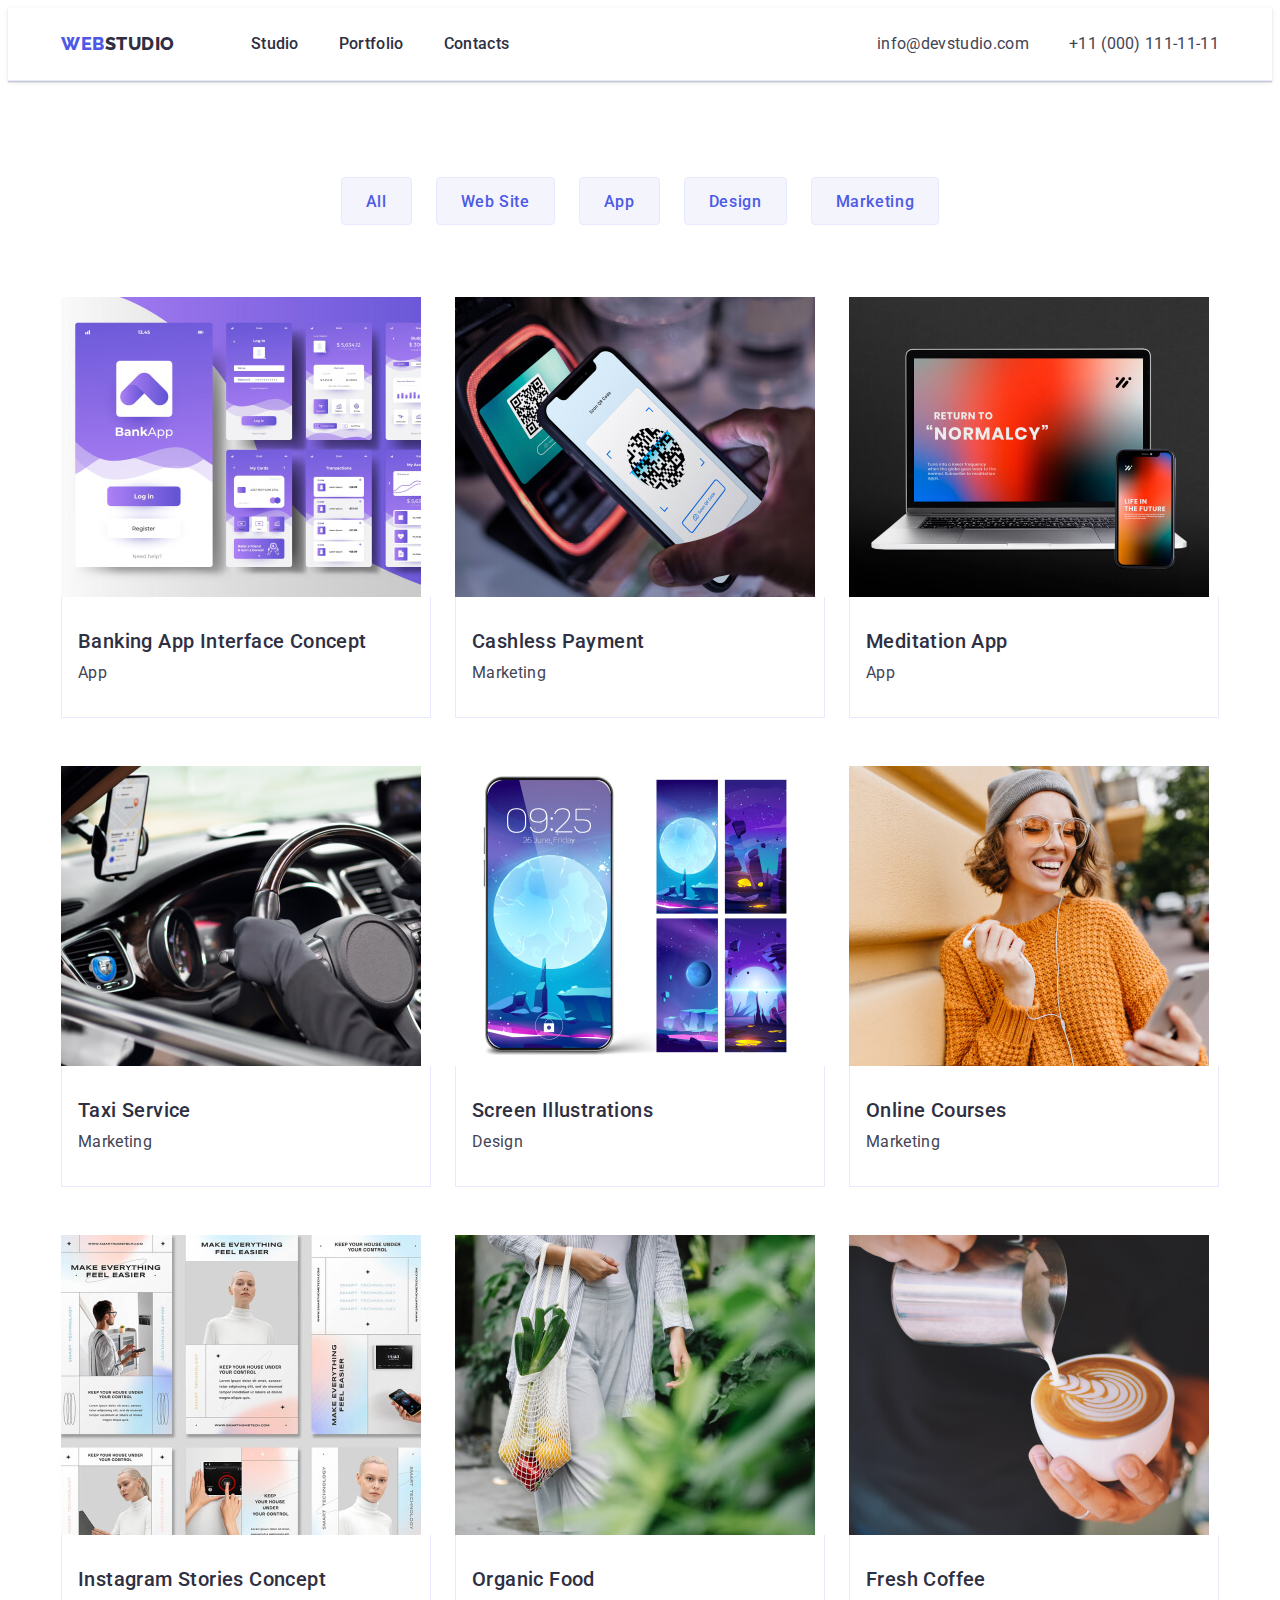
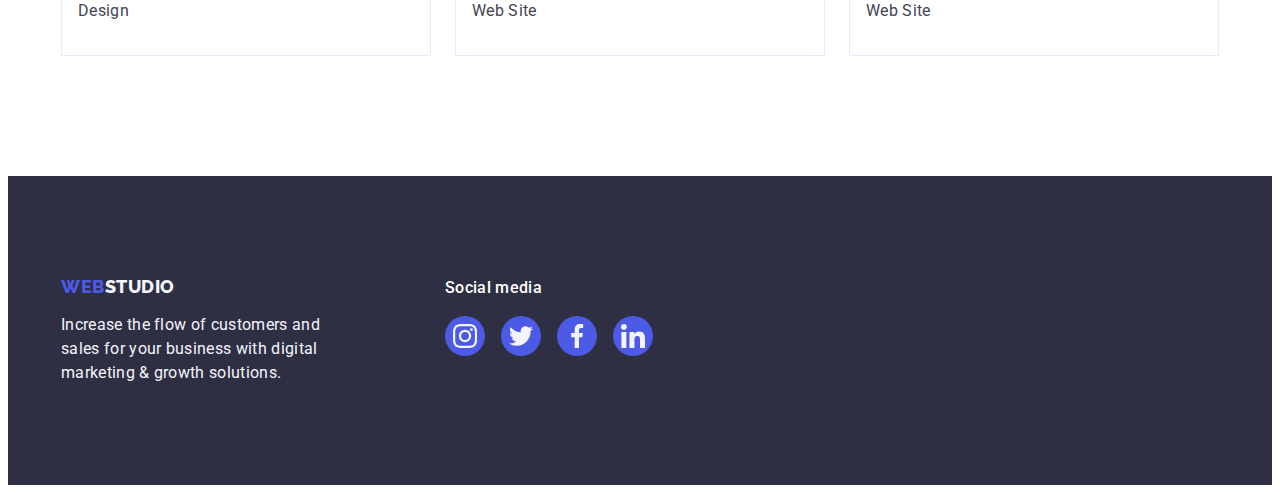
==== portfolio.html @ 0979ff13 "Initial commit" ====
<!DOCTYPE html>
<html lang="en">
  <head>
    <meta charset="UTF-8" />
    <meta http-equiv="X-UA-Compatible" content="IE=edge" />
    <meta name="viewport" content="width=device-width, initial-scale=1.0" />
    <title>WEBSTUDIO</title>
    <link rel="preconnect" href="https://fonts.googleapis.com" />
    <link rel="preconnect" href="https://fonts.gstatic.com" crossorigin />
    <link
      href="https://fonts.googleapis.com/css2?family=Raleway:wght@800&amp;family=Roboto:wght@400;500;700;900&amp;display=swap"
      rel="stylesheet"
    />
    <link
      rel="stylesheet"
      href="https://cdnjs.cloudflare.com/ajax/libs/modern-normalize/2.0.0/modern-normalize.min.css"
      integrity="sha512-4xo8blKMVCiXpTaLzQSLSw3KFOVPWhm/TRtuPVc4WG6kUgjH6J03IBuG7JZPkcWMxJ5huwaBpOpnwYElP/m6wg=="
      crossorigin="anonymous"
      referrerpolicy="no-referrer"
    />
    <link rel="stylesheet" href="./css/styles.css" />
  </head>
  <body>
    <!--============= HEADER      ================-->

    <header class="header">
      <div class="container header-container">
        <nav class="nav">
          <a class="logo-dark link" href="./index.html"
            >Web<span class="primary-logo-dark">Studio</span>
          </a>
          <ul class="menu list">
            <li class="menu-item">
              <a class="menu-link link" href="./index.html">Studio</a>
            </li>
            <li class="menu-item">
              <a class="menu-link link" href="./portfolio.html">Portfolio</a>
            </li>
            <li class="menu-item">
              <a class="menu-link link" href="">Contacts</a>
            </li>
          </ul>
        </nav>

        <address class="adress">
          <ul class="menu list">
            <li class="adress-item">
              <a class="adress-link link" href="mailto:info@devstudio.com"
                >info@devstudio.com</a
              >
            </li>
            <li class="adress-item">
              <a class="adress-link link" href="tel:+110001111111"
                >+11 (000) 111-11-11</a
              >
            </li>
          </ul>
        </address>
      </div>
    </header>

    <!--------------------MAIN---------------------------->

    <main>
      <section class="portfolio">
        <div class="container portfolio-container">
          <h1 class="visually-hidden">Portfolio</h1>

          <!-- =============BUTTONS============== -->
          <ul class="portfolio-list list">
            <li class="portfolio-item-btn">
              <button class="portfolio-btn all-btns" type="button">All</button>
            </li>
            <li class="portfolio-item-btn">
              <button class="portfolio-btn all-btns" type="button">
                Web Site
              </button>
            </li>
            <li class="portfolio-item-btn">
              <button class="portfolio-btn all-btns" type="button">App</button>
            </li>
            <li class="portfolio-item-btn">
              <button class="portfolio-btn all-btns" type="button">
                Design
              </button>
            </li>
            <li class="portfolio-item-btn">
              <button class="portfolio-btn all-btns" type="button">
                Marketing
              </button>
            </li>
          </ul>

          <!-- =================IMAGES================== -->

          <ul class="portfolio-img-list list">
            <li class="portfolio-item-img">
              <a class="portfolio-link link" href="">
                <img
                  src="./images/portfolio/goods1.jpg"
                  alt="Banking App Interface Concept"
                  width="360"
                  height="300"
                />
                <div class="app-links">
                  <h2 class="pictures-title">Banking App Interface Concept</h2>
                  <p class="pictures-text">App</p>
                </div>
              </a>
            </li>
            <li class="portfolio-item-img">
              <a class="portfolio-link link" href="">
                <img
                  src="./images/portfolio/goods2.jpg"
                  alt="Cashless Payment"
                  width="360"
                  height="300"
                />
                <div class="app-links">
                  <h2 class="pictures-title">Cashless Payment</h2>
                  <p class="pictures-text">Marketing</p>
                </div>
              </a>
            </li>
            <li class="portfolio-item-img">
              <a class="portfolio-link link" href="">
                <img
                  src="./images/portfolio/goods3.jpg"
                  alt="Meditation App"
                  width="360"
                  height="300"
                />
                <div class="app-links">
                  <h2 class="pictures-title">Meditation App</h2>
                  <p class="pictures-text">App</p>
                </div>
              </a>
            </li>
            <li class="portfolio-item-img">
              <a class="portfolio-link link" href="">
                <img
                  src="./images/portfolio/goods4.jpg"
                  alt="Taxi Service"
                  width="360"
                  height="300"
                />
                <div class="app-links">
                  <h2 class="pictures-title">Taxi Service</h2>
                  <p class="pictures-text">Marketing</p>
                </div>
              </a>
            </li>
            <li class="portfolio-item-img">
              <a class="portfolio-link link" href="">
                <img
                  src="./images/portfolio/goods5.jpg"
                  alt="Phone Screen Illustrations"
                  width="360"
                  height="300"
                />
                <div class="app-links">
                  <h2 class="pictures-title">Screen Illustrations</h2>
                  <p class="pictures-text">Design</p>
                </div>
              </a>
            </li>
            <li class="portfolio-item-img">
              <a class="portfolio-link link" href="">
                <img
                  src="./images/portfolio/goods6.jpg"
                  alt="Happy women"
                  width="360"
                  height="300"
                />
                <div class="app-links">
                  <h2 class="pictures-title">Online Courses</h2>
                  <p class="pictures-text">Marketing</p>
                </div>
              </a>
            </li>
            <li class="portfolio-item-img">
              <a class="portfolio-link link" href="">
                <img
                  src="./images/portfolio/goods7.jpg"
                  alt="Instagram Stories Concept"
                  width="360"
                  height="300"
                />
                <div class="app-links">
                  <h2 class="pictures-title">Instagram Stories Concept</h2>
                  <p class="pictures-text">Design</p>
                </div>
              </a>
            </li>
            <li class="portfolio-item-img">
              <a class="portfolio-link link" href="">
                <img
                  src="./images/portfolio/goods8.jpg"
                  alt="Organic Food"
                  width="360"
                  height="300"
                />
                <div class="app-links">
                  <h2 class="pictures-title">Organic Food</h2>
                  <p class="pictures-text">Web Site</p>
                </div>
              </a>
            </li>
            <li class="portfolio-item-img">
              <a class="portfolio-link link" href="">
                <img
                  src="./images/portfolio/goods9.jpg"
                  alt="Fresh Coffee"
                  width="360"
                  height="300"
                />
                <div class="app-links">
                  <h2 class="pictures-title">Fresh Coffee</h2>
                  <p class="pictures-text">Web Site</p>
                </div>
              </a>
            </li>
          </ul>
        </div>
      </section>
    </main>

    <!-- ===================== Футер =====================-->
    <footer class="footer">
      <div class="container footer-cotainer">
        <div class="left-side-footer">
          <a class="logo-light link" href="./index.html"
            >Web<span class="primary-logo-light">Studio</span></a
          >
          <p class="footer-text">
            Increase the flow of customers and sales for your business with
            digital marketing & growth solutions.
          </p>
        </div>
        <div class="footer-social-container">
          <p class="footer-social-title">Social media</p>
          <ul class="footer-social-list list">
            <li class="social-list-items">
              <a
                href=""
                class="social-list-link footer-list-link link"
                target="_blank"
                rel="no-opener no-referrer"
              >
                <svg
                  class="social-list-icon footer-icon"
                  width="24"
                  height="24"
                >
                  <use href="./images/icons.svg#icon-instagram"></use>
                </svg>
              </a>
            </li>
            <li class="social-list-items">
              <a
                href=""
                class="social-list-link footer-list-link link"
                target="_blank"
                rel="no-opener no-referrer"
              >
                <svg
                  class="social-list-icon footer-icon"
                  width="24"
                  height="24"
                >
                  <use href="./images/icons.svg#icon-twitter"></use>
                </svg>
              </a>
            </li>
            <li class="social-list-items">
              <a
                href=""
                class="social-list-link footer-list-link link"
                target="_blank"
                rel="no-opener no-referrer"
              >
                <svg
                  class="social-list-icon footer-icon"
                  width="24"
                  height="24"
                >
                  <use href="./images/icons.svg#icon-facebook"></use>
                </svg>
              </a>
            </li>
            <li class="social-list-items">
              <a
                href=""
                class="social-list-link footer-list-link link"
                target="_blank"
                rel="no-opener no-referrer"
              >
                <svg
                  class="social-list-icon footer-icon"
                  width="24"
                  height="24"
                >
                  <use href="./images/icons.svg#icon-linkedin"></use>
                </svg>
              </a>
            </li>
          </ul>
        </div>
      </div>
    </footer>
  </body>
</html>
---- css/styles.css ----
:root {
  --main-text-color: #434455;
  --title-color: #2e2f42;
  --hover-color: #404bbf;
  --main-blue: #4d5ae5;
  --white: #ffffff;
  --light-purple: #f4f4fd;
  --green-focus-link: #31d0aa;
  --customers: #8e8f99;
}
body {
  font-family: 'Roboto', sans-serif;
  color: var(--main-text-color);
  background-color: var(--white);
}

h1,
h2,
h3,
h4,
h5,
h6,
p {
  margin-top: 0;
  margin-bottom: 0;
}

ul,
ol {
  margin-top: 0;
  margin-bottom: 0;
  padding-left: 0;
}

img {
  display: block;
}

.container {
  margin-left: auto;
  margin-right: auto;
  width: 1158px;
  padding-left: 15px;
  padding-right: 15px;
}

.link {
  text-decoration: none;
}

.list {
  list-style: none;
}

.all-btns:hover,
.all-btns:focus {
  background-color: var(--hover-color);
}

.all-btns {
  font-family: 'Roboto', sans-serif;
  font-weight: 500;
  font-size: 16px;
  line-height: 1.5;
  letter-spacing: 0.04em;
  color: var(--white);
  cursor: pointer;
}

/* ======================HEADER======================= */

.header {
  border-bottom: 1px solid #e7e9fc;
  box-shadow: 0px 2px 1px rgba(46, 47, 66, 0.08),
    0px 1px 1px rgba(46, 47, 66, 0.16), 0px 1px 6px rgba(46, 47, 66, 0.08);
}

.header-container {
  display: flex;
}

.nav {
  display: flex;
  align-items: center;
}

.menu {
  display: flex;

  gap: 40px;
}

.logo-dark {
  margin-right: 76px;
  font-family: 'Raleway', sans-serif;
  font-weight: 800;
  font-size: 18px;
  line-height: 1.17;
  letter-spacing: 0.03em;
  text-transform: uppercase;
  color: var(--main-blue);
}

.primary-logo-dark {
  color: var(--title-color);
}

.menu-link {
  padding-top: 24px;
  padding-bottom: 24px;
  display: block;
  font-weight: 500;
  font-size: 16px;
  line-height: 1.5;
  letter-spacing: 0.02em;
  color: var(--title-color);
}
.menu-link:hover,
.menu-link:focus {
  color: var(--hover-color);
}

.adress {
  display: flex;
  font-style: normal;
  margin-left: auto;
  align-items: center;
}

.adress-link {
  font-size: 16px;
  line-height: 1.5;
  letter-spacing: 0.02em;
  color: var(--main-text-color);
}
.adress-link:hover,
.adress-link:focus {
  color: var(--hover-color);
}

/* =======================MAIN========================= */

/* ========================HERO========================= */

.hero-btn {
  border: none;
  display: block;
  background-color: var(--main-blue);
  box-shadow: 0px 4px 4px rgba(0, 0, 0, 0.15);
  border-radius: 4px;
  height: 56px;
  min-width: 169px;
  margin-left: auto;
  margin-right: auto;
  margin-top: 48px;
  padding: 16px 32px;
}

.hero {
  margin: 0 auto;
  max-width: 1440px;
  background-color: var(--title-color);
  padding-top: 188px;
  padding-bottom: 188px;
  background-image: linear-gradient(
      rgba(46, 47, 66, 0.7),
      rgba(46, 47, 66, 0.7)
    ),
    url('../images/main-page/hero-img.jpg');
  background-size: cover;
  background-position: center;
  background-repeat: no-repeat;
}

.hero-title {
  margin-left: auto;
  margin-right: auto;
  max-width: 496px;
  font-weight: 700;
  font-size: 56px;
  line-height: 1.07;
  letter-spacing: 0.02em;
  color: var(--white);
  text-align: center;
}

/* ========================VALUES======================== */

.value-icon-bg {
  display: flex;
  justify-content: center;
  align-items: center;
  background-color: var(--light-purple);
  border-radius: 4px;
  height: 112px;
  margin-bottom: 8px;
}

.value {
  padding-top: 120px;
  padding-bottom: 120px;
}

.visually-hidden {
  position: absolute;
  width: 1px;
  height: 1px;
  margin: -1px;
  border: 0;
  padding: 0;
  white-space: nowrap;
  clip-path: inset(100%);
  clip: rect(0 0 0 0);
  overflow: hidden;
}

.value-item {
  width: calc((100% - 72px) / 4);
}

.value-list {
  display: flex;
  gap: 24px;
}

.value-title {
  font-weight: 500;
  font-size: 20px;
  line-height: 1.2;
  letter-spacing: 0.02em;
  color: var(--title-color);
  margin-bottom: 8px;
}

.value-text {
  font-size: 16px;
  line-height: 1.5;
  letter-spacing: 0.02em;
  color: var(--main-text-color);
}

/* ===================WORK IMAGES================== */

.work-galary {
  padding-bottom: 120px;
}

.work-galary-list {
  display: flex;
  flex-wrap: wrap;
  gap: 24px;
}

.work-galary-title {
  margin-bottom: 72px;
  font-weight: 700;
  font-size: 36px;
  line-height: 1.11;
  text-align: center;
  letter-spacing: 0.02em;
  text-transform: capitalize;
  color: var(--title-color);
}

/* ======================= OUR TEAM===================== */
.team-item {
  display: block;
  background-color: var(--white);
  box-shadow: 0px 1px 6px rgba(46, 47, 66, 0.08),
    0px 1px 1px rgba(46, 47, 66, 0.16), 0px 2px 1px rgba(46, 47, 66, 0.08);
  border-radius: 0px 0px 4px 4px;
}
.team {
  background-color: var(--light-purple);
  padding-top: 120px;
  padding-bottom: 120px;
}

.employee-card {
  padding: 32px 16px;
}

.team-list {
  display: flex;
  flex-wrap: wrap;
  gap: 24px;
}

.team-title {
  margin-bottom: 72px;
  font-weight: 700;
  font-size: 36px;
  line-height: 1.11;
  text-align: center;
  letter-spacing: 0.02em;
  text-transform: capitalize;
  color: var(--title-color);
}

.picture-title {
  text-align: center;
  margin-bottom: 8px;
  font-weight: 500;
  font-size: 20px;
  line-height: 1.2;
  letter-spacing: 0.02em;
  color: var(--title-color);
}

.picture-text {
  text-align: center;
  font-size: 16px;
  line-height: 1.5;
  letter-spacing: 0.02em;
  color: var(--main-text-color);
  margin-bottom: 8px;
}

.social-list {
  display: flex;
  justify-content: center;
  gap: 24px;
}

.social-list-icon {
  fill: var(--light-purple);
  width: 16px;
  height: 16px;
}

.social-list-link {
  display: flex;
  justify-content: center;
  align-items: center;
  width: 40px;
  height: 40px;
  border-radius: 50%;
  background-color: var(--main-blue);
}

.social-list-link:hover,
.social-list-link:focus {
  background-color: var(--hover-color);
  outline: 0px;
}

/* =============   CUSTOMERS   ============ */

.customers {
  padding-top: 120px;
  padding-bottom: 120px;
  justify-content: center;
}

.customers-title {
  margin-bottom: 72px;
  font-weight: 700;
  font-size: 36px;
  line-height: 1.11;
  text-align: center;
  letter-spacing: 0.02em;
  text-transform: capitalize;
  color: var(--title-color);
}

.customers-icon {
  fill: currentColor;
}

.customers-list {
  display: flex;
  justify-content: center;
  gap: 24px;
}

.customers-list-link {
  display: flex;
  justify-content: center;
  align-items: center;
  color: var(--customers);
  width: 168px;
  height: 88px;
  border: 1px solid #8e8f99;
  border-radius: 4px;
}

.customers-list-link:hover,
.customers-list-link:focus {
  color: var(--hover-color);
  border-color: var(--hover-color);
}

/* ===============FOOTER========================= */

.footer-icon {
  width: 24px;
  height: 24px;
}

.footer {
  background-color: var(--title-color);
  padding-top: 100px;
  padding-bottom: 100px;
}

.logo-light {
  display: inline-block;
  margin-bottom: 16px;
  font-family: 'Raleway', sans-serif;
  font-weight: 800;
  font-size: 18px;
  line-height: 1.17;
  letter-spacing: 0.03em;
  text-transform: uppercase;
  color: var(--main-blue);
}

.primary-logo-light {
  color: var(--light-purple);
}

.footer-text {
  max-width: 264px;
  font-size: 16px;
  line-height: 1.5;
  letter-spacing: 0.02em;
  color: var(--light-purple);
}

.footer-cotainer {
  display: flex;
  align-items: baseline;
}

.footer-social-list {
  display: flex;
  gap: 16px;
}

.left-side-footer {
  margin-right: 120px;
}

.footer-list-link:hover,
.footer-list-link:focus {
  background-color: var(--green-focus-link);
  outline: 0px;
}

.footer-social-title {
  margin-bottom: 16px;
  font-weight: 500;
  font-size: 16px;
  line-height: 1.5;
  letter-spacing: 0.02em;
  color: var(--white);
}

/* ================Portfolio======================= */

.portfolio-link {
  display: block;
}

.portfolio {
  padding-top: 96px;
  padding-bottom: 120px;
}

.portfolio-btn {
  background-color: var(--light-purple);
  color: var(--main-blue);
  border: 1px solid #e7e9fc;
  border-radius: 4px;
  height: 48px;
  min-width: 69px;
  padding: 12px 24px;
}

.portfolio-btn:hover,
.portfolio-btn:focus {
  background-color: var(--hover-color);
  color: var(--white);
  border: 1px solid transparent;
  box-shadow: 0px 3px 1px rgba(0, 0, 0, 0.1), 0px 2px 1px rgba(0, 0, 0, 0.08),
    0px 2px 2px rgba(0, 0, 0, 0.12);
}

.portfolio-list {
  display: flex;
  gap: 24px;
  justify-content: center;
  margin-bottom: 72px;
}

.portfolio-img-list {
  display: flex;
  flex-wrap: wrap;
  gap: 48px 24px;
}

.portfolio-link:hover,
.portfolio-link:focus {
  box-shadow: 0px 1px 6px rgba(46, 47, 66, 0.08),
    0px 1px 1px rgba(46, 47, 66, 0.16), 0px 2px 1px rgba(46, 47, 66, 0.08);
}

.portfolio-item-img {
  width: calc((100% - 2 * 24px) / 3);
}

.pictures-title {
  margin-bottom: 8px;
  font-weight: 500;
  font-size: 20px;
  line-height: 1.2;
  letter-spacing: 0.02em;
  color: var(--title-color);
}

.pictures-text {
  font-size: 16px;
  line-height: 1.5;
  letter-spacing: 0.02em;
  color: var(--main-text-color);
}

.app-links {
  padding: 32px 16px;
  border: 1px solid #e7e9fc;
  border-top: none;
}

/* ===================   CONTACTS   =============== */
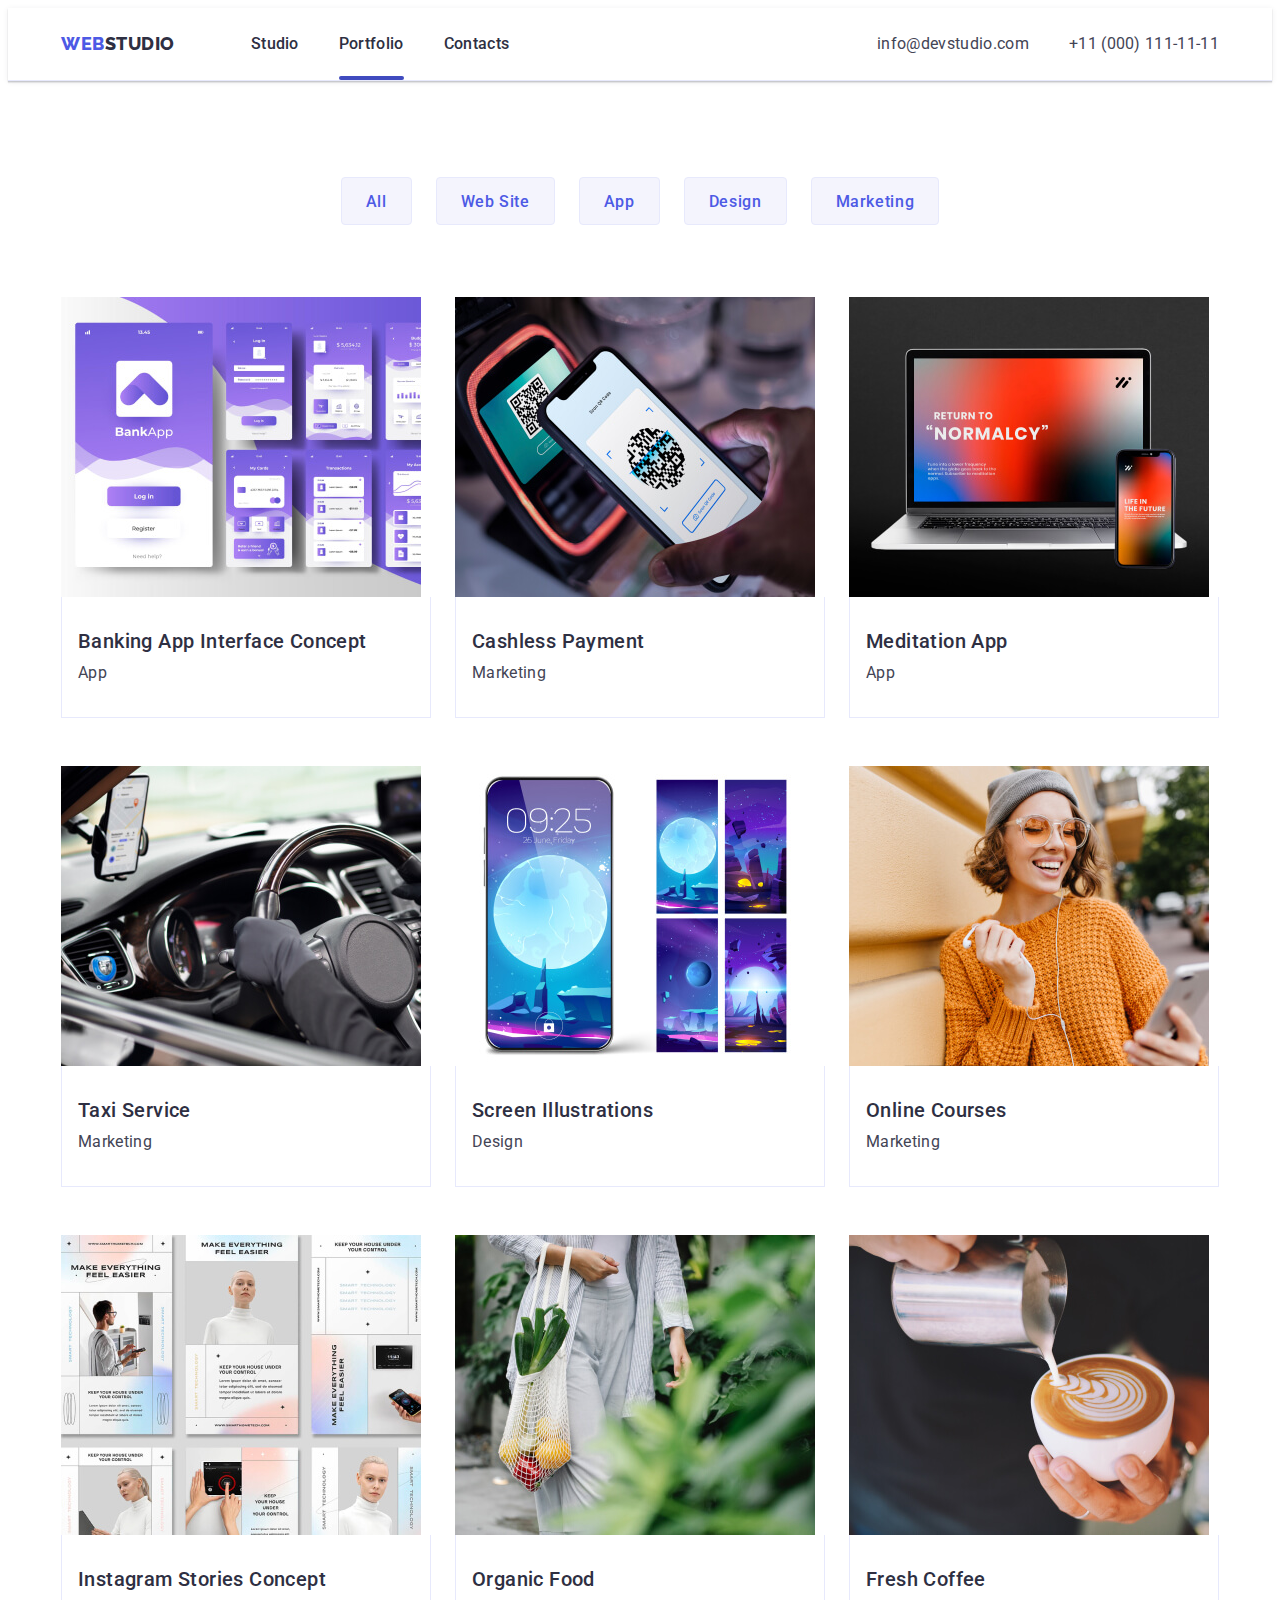
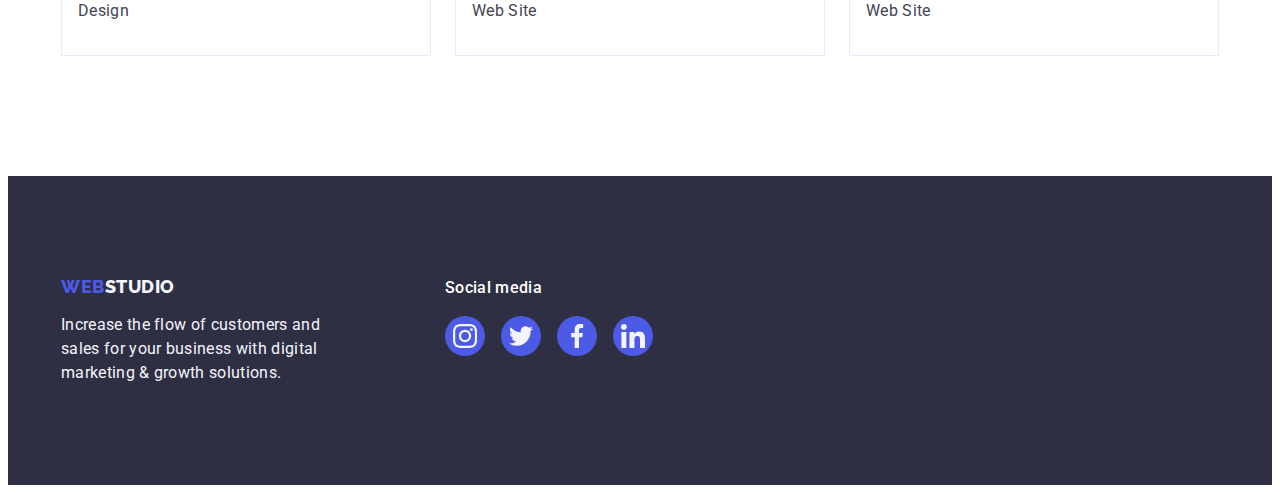
==== commit 099abf38: "first try" ====
--- a/portfolio.html
+++ b/portfolio.html
@@ -34,7 +34,9 @@
               <a class="menu-link link" href="./index.html">Studio</a>
             </li>
             <li class="menu-item">
-              <a class="menu-link link" href="./portfolio.html">Portfolio</a>
+              <a class="menu-link underline link" href="./portfolio.html"
+                >Portfolio</a
+              >
             </li>
             <li class="menu-item">
               <a class="menu-link link" href="">Contacts</a>
@@ -96,12 +98,19 @@
           <ul class="portfolio-img-list list">
             <li class="portfolio-item-img">
               <a class="portfolio-link link" href="">
-                <img
-                  src="./images/portfolio/goods1.jpg"
-                  alt="Banking App Interface Concept"
-                  width="360"
-                  height="300"
-                />
+                <div class="portfolio-pic-wraper">
+                  <img
+                    src="./images/portfolio/goods1.jpg"
+                    alt="Banking App Interface Concept"
+                    width="360"
+                    height="300"
+                  />
+                  <p class="overlay-text">
+                    14 Stylish and User-Friendly App Design Concepts · Task
+                    Manager App · Calorie Tracker App · Exotic Fruit Ecommerce
+                    App · Cloud Storage App
+                  </p>
+                </div>
                 <div class="app-links">
                   <h2 class="pictures-title">Banking App Interface Concept</h2>
                   <p class="pictures-text">App</p>
@@ -110,12 +119,19 @@
             </li>
             <li class="portfolio-item-img">
               <a class="portfolio-link link" href="">
-                <img
-                  src="./images/portfolio/goods2.jpg"
-                  alt="Cashless Payment"
-                  width="360"
-                  height="300"
-                />
+                <div class="portfolio-pic-wraper">
+                  <img
+                    src="./images/portfolio/goods2.jpg"
+                    alt="Cashless Payment"
+                    width="360"
+                    height="300"
+                  />
+                  <p class="overlay-text">
+                    14 Stylish and User-Friendly App Design Concepts · Task
+                    Manager App · Calorie Tracker App · Exotic Fruit Ecommerce
+                    App · Cloud Storage App
+                  </p>
+                </div>
                 <div class="app-links">
                   <h2 class="pictures-title">Cashless Payment</h2>
                   <p class="pictures-text">Marketing</p>
@@ -124,12 +140,19 @@
             </li>
             <li class="portfolio-item-img">
               <a class="portfolio-link link" href="">
-                <img
-                  src="./images/portfolio/goods3.jpg"
-                  alt="Meditation App"
-                  width="360"
-                  height="300"
-                />
+                <div class="portfolio-pic-wraper">
+                  <img
+                    src="./images/portfolio/goods3.jpg"
+                    alt="Meditation App"
+                    width="360"
+                    height="300"
+                  />
+                  <p class="overlay-text">
+                    14 Stylish and User-Friendly App Design Concepts · Task
+                    Manager App · Calorie Tracker App · Exotic Fruit Ecommerce
+                    App · Cloud Storage App
+                  </p>
+                </div>
                 <div class="app-links">
                   <h2 class="pictures-title">Meditation App</h2>
                   <p class="pictures-text">App</p>
@@ -138,12 +161,19 @@
             </li>
             <li class="portfolio-item-img">
               <a class="portfolio-link link" href="">
-                <img
-                  src="./images/portfolio/goods4.jpg"
-                  alt="Taxi Service"
-                  width="360"
-                  height="300"
-                />
+                <div class="portfolio-pic-wraper">
+                  <img
+                    src="./images/portfolio/goods4.jpg"
+                    alt="Taxi Service"
+                    width="360"
+                    height="300"
+                  />
+                  <p class="overlay-text">
+                    14 Stylish and User-Friendly App Design Concepts · Task
+                    Manager App · Calorie Tracker App · Exotic Fruit Ecommerce
+                    App · Cloud Storage App
+                  </p>
+                </div>
                 <div class="app-links">
                   <h2 class="pictures-title">Taxi Service</h2>
                   <p class="pictures-text">Marketing</p>
@@ -152,12 +182,19 @@
             </li>
             <li class="portfolio-item-img">
               <a class="portfolio-link link" href="">
-                <img
-                  src="./images/portfolio/goods5.jpg"
-                  alt="Phone Screen Illustrations"
-                  width="360"
-                  height="300"
-                />
+                <div class="portfolio-pic-wraper">
+                  <img
+                    src="./images/portfolio/goods5.jpg"
+                    alt="Phone Screen Illustrations"
+                    width="360"
+                    height="300"
+                  />
+                  <p class="overlay-text">
+                    14 Stylish and User-Friendly App Design Concepts · Task
+                    Manager App · Calorie Tracker App · Exotic Fruit Ecommerce
+                    App · Cloud Storage App
+                  </p>
+                </div>
                 <div class="app-links">
                   <h2 class="pictures-title">Screen Illustrations</h2>
                   <p class="pictures-text">Design</p>
@@ -165,13 +202,20 @@
               </a>
             </li>
             <li class="portfolio-item-img">
-              <a class="portfolio-link link" href="">
-                <img
-                  src="./images/portfolio/goods6.jpg"
-                  alt="Happy women"
-                  width="360"
-                  height="300"
-                />
+              <div class="portfolio-pic-wraper">
+                <a class="portfolio-link link" href="">
+                  <img
+                    src="./images/portfolio/goods6.jpg"
+                    alt="Happy women"
+                    width="360"
+                    height="300"
+                  />
+                  <p class="overlay-text">
+                    14 Stylish and User-Friendly App Design Concepts · Task
+                    Manager App · Calorie Tracker App · Exotic Fruit Ecommerce App
+                    · Cloud Storage App
+                  </p>
+              </div>
                 <div class="app-links">
                   <h2 class="pictures-title">Online Courses</h2>
                   <p class="pictures-text">Marketing</p>
@@ -180,12 +224,19 @@
             </li>
             <li class="portfolio-item-img">
               <a class="portfolio-link link" href="">
-                <img
-                  src="./images/portfolio/goods7.jpg"
-                  alt="Instagram Stories Concept"
-                  width="360"
-                  height="300"
-                />
+                <div class="portfolio-pic-wraper">
+                  <img
+                    src="./images/portfolio/goods7.jpg"
+                    alt="Instagram Stories Concept"
+                    width="360"
+                    height="300"
+                  />
+                  <p class="overlay-text">
+                    14 Stylish and User-Friendly App Design Concepts · Task
+                    Manager App · Calorie Tracker App · Exotic Fruit Ecommerce App
+                    · Cloud Storage App
+                  </p>
+                </div>
                 <div class="app-links">
                   <h2 class="pictures-title">Instagram Stories Concept</h2>
                   <p class="pictures-text">Design</p>
@@ -194,12 +245,19 @@
             </li>
             <li class="portfolio-item-img">
               <a class="portfolio-link link" href="">
-                <img
-                  src="./images/portfolio/goods8.jpg"
-                  alt="Organic Food"
-                  width="360"
-                  height="300"
-                />
+                <div class="portfolio-pic-wraper">
+                  <img
+                    src="./images/portfolio/goods8.jpg"
+                    alt="Organic Food"
+                    width="360"
+                    height="300"
+                  />
+                  <p class="overlay-text">
+                    14 Stylish and User-Friendly App Design Concepts · Task
+                    Manager App · Calorie Tracker App · Exotic Fruit Ecommerce App
+                    · Cloud Storage App
+                  </p>
+                </div>
                 <div class="app-links">
                   <h2 class="pictures-title">Organic Food</h2>
                   <p class="pictures-text">Web Site</p>
@@ -208,12 +266,19 @@
             </li>
             <li class="portfolio-item-img">
               <a class="portfolio-link link" href="">
-                <img
-                  src="./images/portfolio/goods9.jpg"
-                  alt="Fresh Coffee"
-                  width="360"
-                  height="300"
-                />
+                <div class="portfolio-pic-wraper">
+                  <img
+                    src="./images/portfolio/goods9.jpg"
+                    alt="Fresh Coffee"
+                    width="360"
+                    height="300"
+                  />
+                  <p class="overlay-text">
+                    14 Stylish and User-Friendly App Design Concepts · Task
+                    Manager App · Calorie Tracker App · Exotic Fruit Ecommerce App
+                    · Cloud Storage App
+                  </p>
+                </div>
                 <div class="app-links">
                   <h2 class="pictures-title">Fresh Coffee</h2>
                   <p class="pictures-text">Web Site</p>
--- a/css/styles.css
+++ b/css/styles.css
@@ -7,6 +7,7 @@
   --light-purple: #f4f4fd;
   --green-focus-link: #31d0aa;
   --customers: #8e8f99;
+  --h-focus-transition: 250ms cubic-bezier(0.4, 0, 0.2, 1);
 }
 body {
   font-family: 'Roboto', sans-serif;
@@ -46,6 +47,7 @@
 
 .link {
   text-decoration: none;
+  transition: var(--h-focus-transition);
 }
 
 .list {
@@ -136,6 +138,21 @@
 .adress-link:hover,
 .adress-link:focus {
   color: var(--hover-color);
+}
+
+.menu-item {
+  position: relative;
+}
+
+.underline::after {
+  content: '';
+  position: absolute;
+  display: block;
+  bottom: 0;
+  width: 100%;
+  height: 4px;
+  background-color: var(--hover-color);
+  border-radius: 2px;
 }
 
 /* =======================MAIN========================= */
@@ -154,6 +171,7 @@
   margin-right: auto;
   margin-top: 48px;
   padding: 16px 32px;
+  transition: var(--h-focus-transition);
 }
 
 .hero {
@@ -458,13 +476,13 @@
 
 /* ================Portfolio======================= */
 
-.portfolio-link {
-  display: block;
-}
-
 .portfolio {
   padding-top: 96px;
   padding-bottom: 120px;
+}
+
+.portfolio-link {
+  display: block;
 }
 
 .portfolio-btn {
@@ -475,6 +493,7 @@
   height: 48px;
   min-width: 69px;
   padding: 12px 24px;
+  transition: var(--h-focus-transition);
 }
 
 .portfolio-btn:hover,
@@ -531,4 +550,80 @@
   border-top: none;
 }
 
-/* ===================   CONTACTS   =============== */
+.portfolio-pic-wraper {
+  position: relative;
+  overflow: hidden;
+}
+
+.overlay-text {
+  position: absolute;
+  content: '';
+  height: 100%;
+  padding: 32px 40px;
+  font-size: 16px;
+  line-height: 1.5;
+  letter-spacing: 0.02em;
+  color: var(--light-purple);
+  background-color: var(--main-blue);
+  transition: var(--h-focus-transition);
+}
+
+.portfolio-item-img:hover .overlay-text {
+  transform: translateY(-100%);
+}
+/* ===================  BACKDROP  =============== */
+
+.backdrop {
+  position: fixed;
+  width: 100%;
+  height: 100%;
+  background-color: rgba(46, 47, 66, 0.4);
+  top: 0;
+  transition: opacity 300ms linear, visibility 300ms linear;
+}
+
+.backdrop-window {
+  position: relative;
+  transform: scale(1);
+  transition: 300ms linear;
+  width: 408px;
+  min-height: 584px;
+  background-color: #fcfcfc;
+  box-shadow: 0px 1px 1px rgba(0, 0, 0, 0.14), 0px 1px 3px rgba(0, 0, 0, 0.12),
+    0px 2px 1px rgba(0, 0, 0, 0.2);
+  border-radius: 4px;
+  margin: 80px auto;
+}
+
+.backdrop-window-cls-btn {
+  position: absolute;
+  top: 24px;
+  right: 24px;
+  width: 24px;
+  height: 24px;
+  background-color: #e7e9fc;
+  border: 1px solid rgba(0, 0, 0, 0.1);
+  border-radius: 50%;
+  cursor: pointer;
+}
+
+.backdrop-window-cls-btn:hover,
+.backdrop-window-cls-btn:focus {
+  background-color: var(--hover-color);
+  transition: var(--h-focus-transition);
+  color: var(--white);
+}
+
+.icon-close {
+  fill: currentColor;
+}
+
+.is-hidden {
+  visibility: none;
+  opacity: 0;
+  pointer-events: none;
+}
+
+.backdrop.is-hidden .backdrop-window {
+  transform: scale(0);
+}
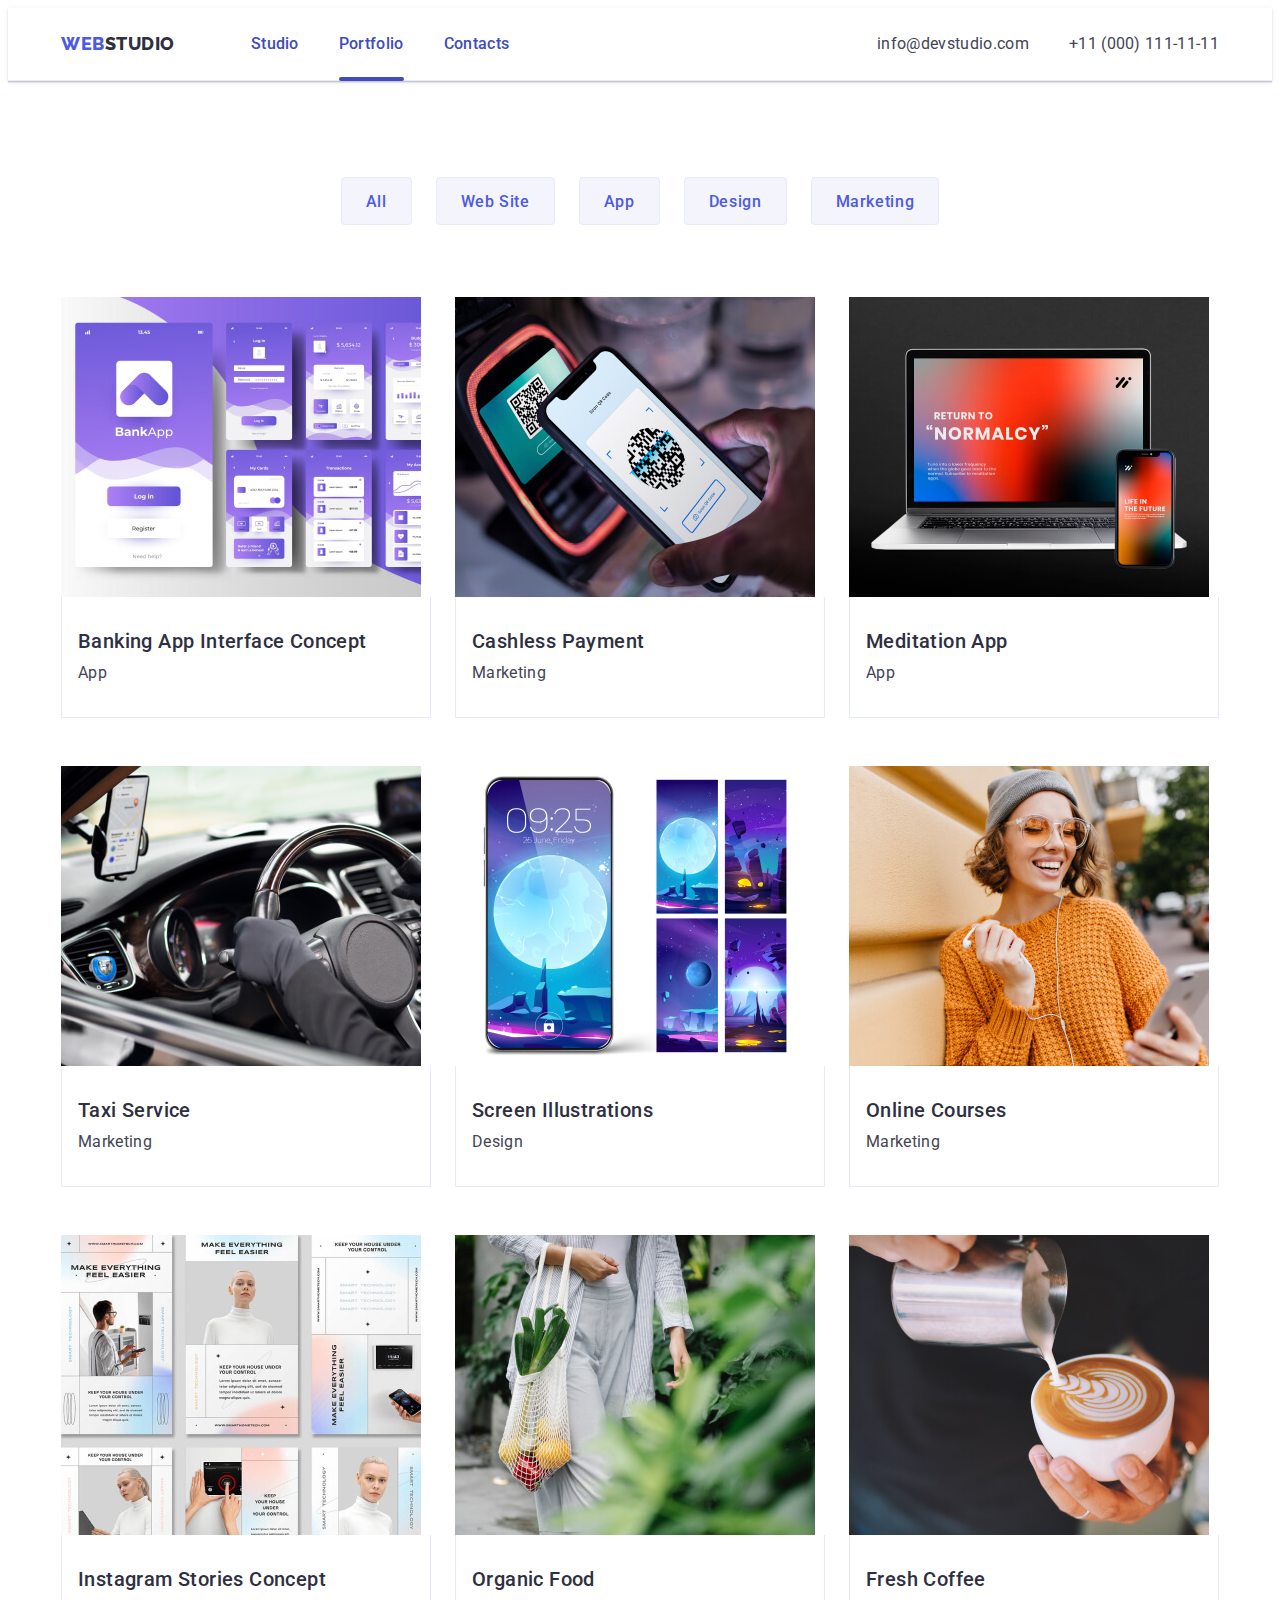
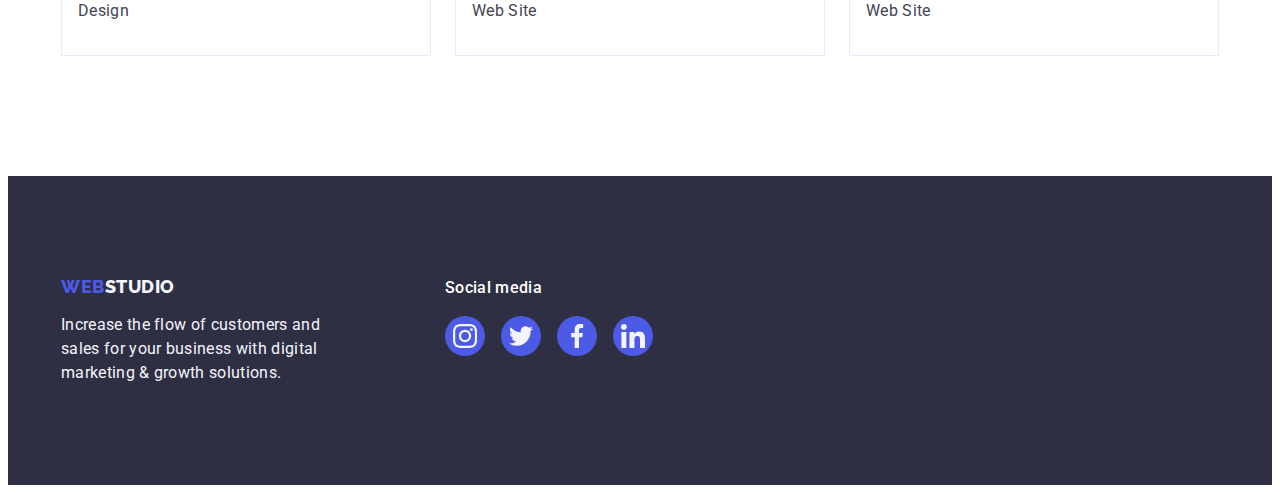
==== commit 4fbb714f: "second try" ====
--- a/portfolio.html
+++ b/portfolio.html
@@ -202,8 +202,8 @@
               </a>
             </li>
             <li class="portfolio-item-img">
-              <div class="portfolio-pic-wraper">
-                <a class="portfolio-link link" href="">
+              <a class="portfolio-link link" href="">
+                <div class="portfolio-pic-wraper">
                   <img
                     src="./images/portfolio/goods6.jpg"
                     alt="Happy women"
@@ -212,10 +212,10 @@
                   />
                   <p class="overlay-text">
                     14 Stylish and User-Friendly App Design Concepts · Task
-                    Manager App · Calorie Tracker App · Exotic Fruit Ecommerce App
-                    · Cloud Storage App
-                  </p>
-              </div>
+                    Manager App · Calorie Tracker App · Exotic Fruit Ecommerce
+                    App · Cloud Storage App
+                  </p>
+                </div>
                 <div class="app-links">
                   <h2 class="pictures-title">Online Courses</h2>
                   <p class="pictures-text">Marketing</p>
@@ -233,8 +233,8 @@
                   />
                   <p class="overlay-text">
                     14 Stylish and User-Friendly App Design Concepts · Task
-                    Manager App · Calorie Tracker App · Exotic Fruit Ecommerce App
-                    · Cloud Storage App
+                    Manager App · Calorie Tracker App · Exotic Fruit Ecommerce
+                    App · Cloud Storage App
                   </p>
                 </div>
                 <div class="app-links">
@@ -254,8 +254,8 @@
                   />
                   <p class="overlay-text">
                     14 Stylish and User-Friendly App Design Concepts · Task
-                    Manager App · Calorie Tracker App · Exotic Fruit Ecommerce App
-                    · Cloud Storage App
+                    Manager App · Calorie Tracker App · Exotic Fruit Ecommerce
+                    App · Cloud Storage App
                   </p>
                 </div>
                 <div class="app-links">
@@ -275,8 +275,8 @@
                   />
                   <p class="overlay-text">
                     14 Stylish and User-Friendly App Design Concepts · Task
-                    Manager App · Calorie Tracker App · Exotic Fruit Ecommerce App
-                    · Cloud Storage App
+                    Manager App · Calorie Tracker App · Exotic Fruit Ecommerce
+                    App · Cloud Storage App
                   </p>
                 </div>
                 <div class="app-links">
--- a/css/styles.css
+++ b/css/styles.css
@@ -7,7 +7,7 @@
   --light-purple: #f4f4fd;
   --green-focus-link: #31d0aa;
   --customers: #8e8f99;
-  --h-focus-transition: 250ms cubic-bezier(0.4, 0, 0.2, 1);
+  --h-focus-transition: background-color 250ms cubic-bezier(0.4, 0, 0.2, 1);
 }
 body {
   font-family: 'Roboto', sans-serif;
@@ -108,6 +108,7 @@
 }
 
 .menu-link {
+  position: relative;
   padding-top: 24px;
   padding-bottom: 24px;
   display: block;
@@ -115,7 +116,7 @@
   font-size: 16px;
   line-height: 1.5;
   letter-spacing: 0.02em;
-  color: var(--title-color);
+  color: var(--hover-color);
 }
 .menu-link:hover,
 .menu-link:focus {
@@ -127,6 +128,10 @@
   font-style: normal;
   margin-left: auto;
   align-items: center;
+}
+
+.adress-item {
+  transition: var(--h-focus-transition);
 }
 
 .adress-link {
@@ -148,7 +153,7 @@
   content: '';
   position: absolute;
   display: block;
-  bottom: 0;
+  bottom: -1px;
   width: 100%;
   height: 4px;
   background-color: var(--hover-color);
@@ -579,24 +584,33 @@
   height: 100%;
   background-color: rgba(46, 47, 66, 0.4);
   top: 0;
-  transition: opacity 300ms linear, visibility 300ms linear;
+  transition: opacity 250ms cubic-bezier(0.4, 0, 0.2, 1),
+    visibility 250ms cubic-bezier(0.4, 0, 0.2, 1);
 }
 
 .backdrop-window {
-  position: relative;
-  transform: scale(1);
-  transition: 300ms linear;
+  position: absolute;
+  top: 50%;
+  left: 50%;
+
+  transform: translate(-50%, -50%) scale(1);
+  transition: transform 250ms cubic-bezier(0.4, 0, 0.2, 1);
   width: 408px;
   min-height: 584px;
   background-color: #fcfcfc;
   box-shadow: 0px 1px 1px rgba(0, 0, 0, 0.14), 0px 1px 3px rgba(0, 0, 0, 0.12),
     0px 2px 1px rgba(0, 0, 0, 0.2);
   border-radius: 4px;
-  margin: 80px auto;
 }
 
 .backdrop-window-cls-btn {
+  display: flex;
   position: absolute;
+  align-items: center;
+  justify-content: center;
+  padding: 0;
+  transition: background-color 250ms cubic-bezier(0.4, 0, 0.2, 1),
+    border 250ms cubic-bezier(0.4, 0, 0.2, 1);
   top: 24px;
   right: 24px;
   width: 24px;
@@ -612,14 +626,16 @@
   background-color: var(--hover-color);
   transition: var(--h-focus-transition);
   color: var(--white);
+  border: none;
 }
 
 .icon-close {
   fill: currentColor;
+  transition: fill 250ms cubic-bezier(0.4, 0, 0.2, 1);
 }
 
 .is-hidden {
-  visibility: none;
+  visibility: hidden;
   opacity: 0;
   pointer-events: none;
 }
